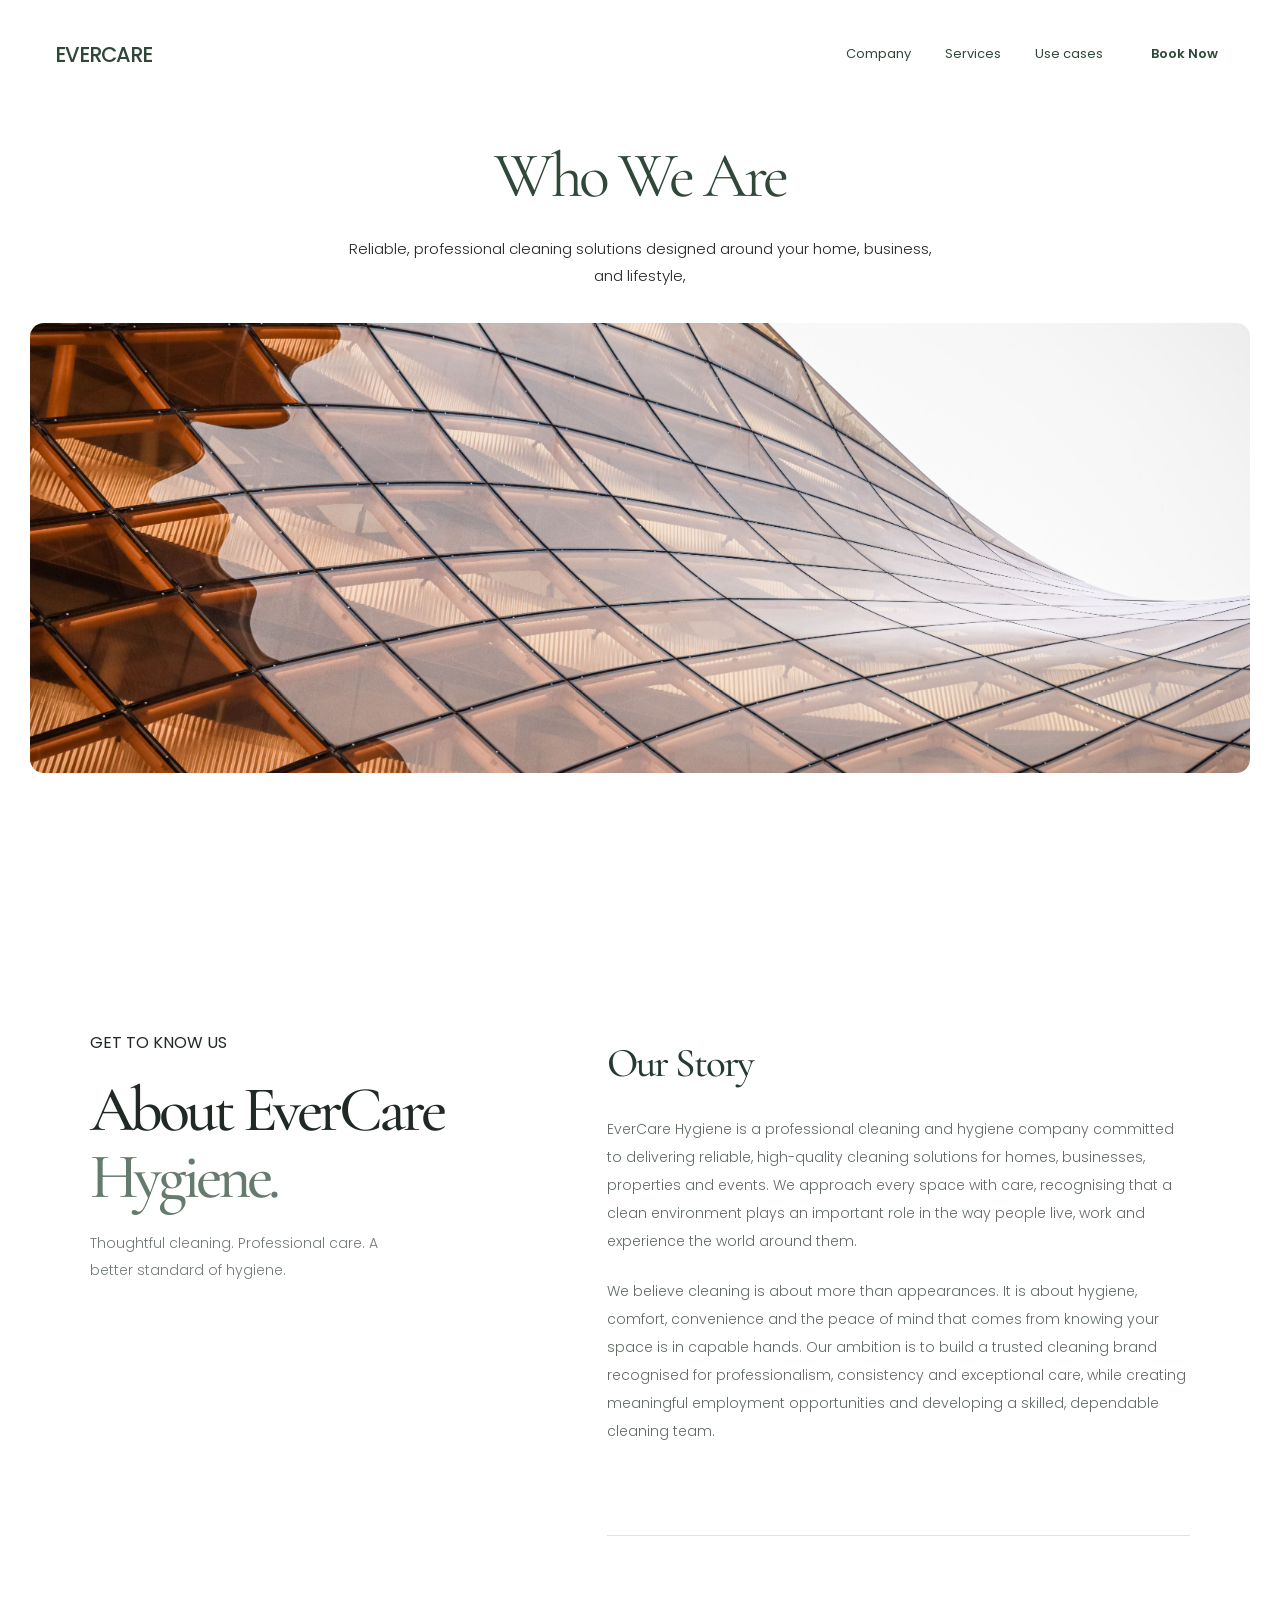
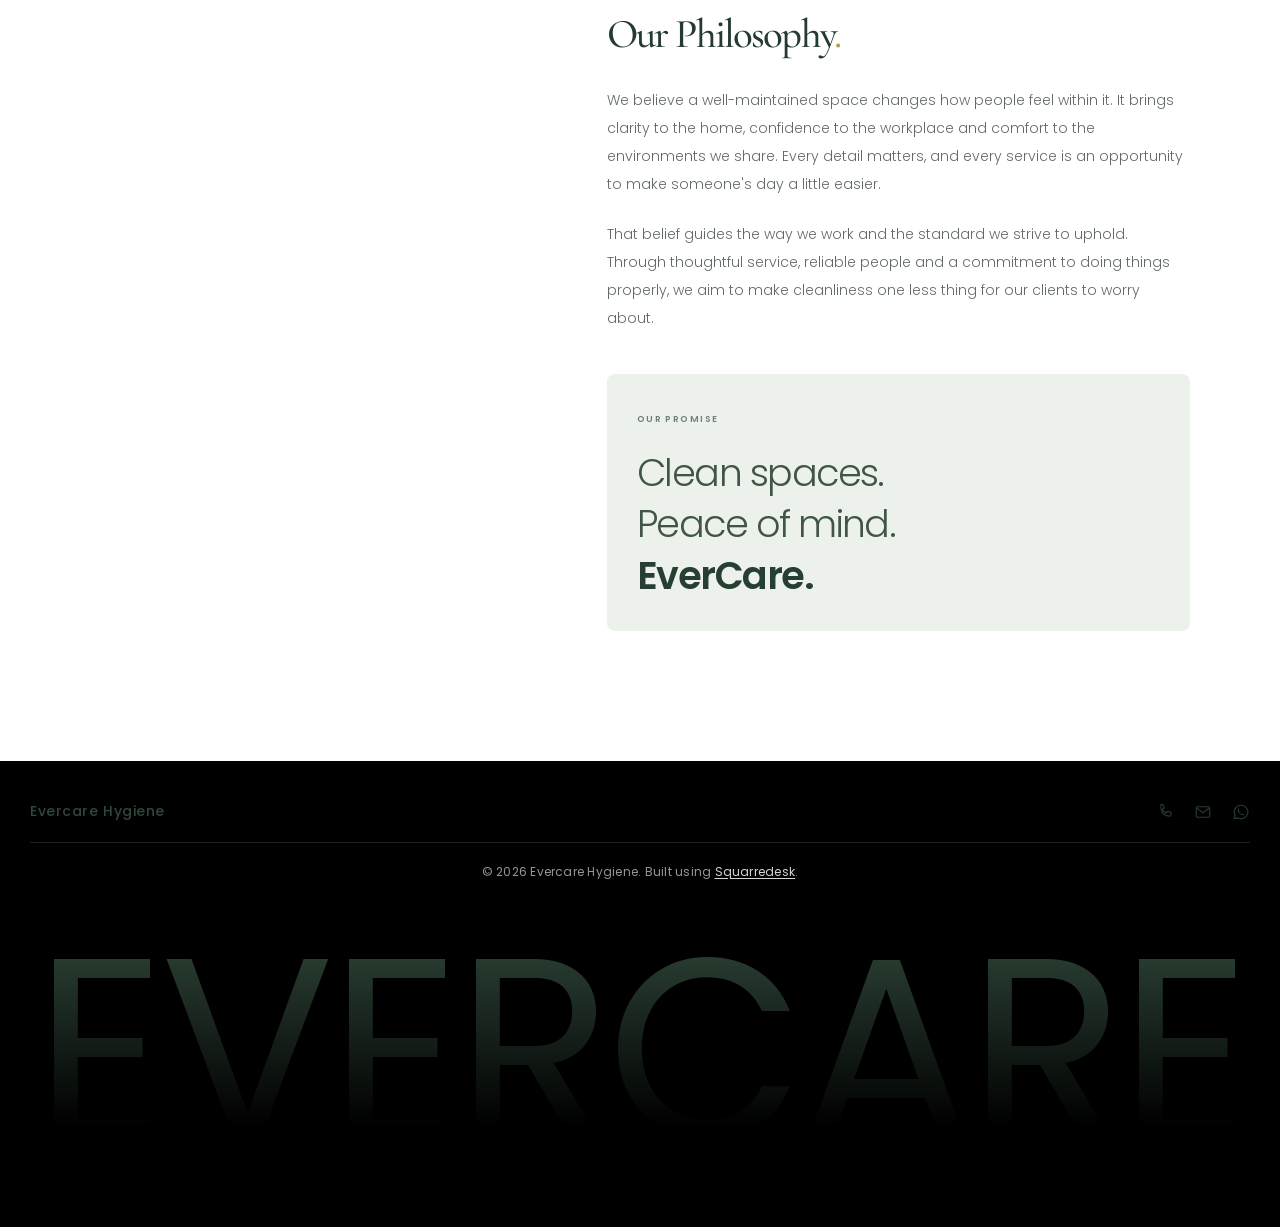
==== about.html @ 1bcbf8f1 "Initial client base" ====
<!DOCTYPE html>
<html lang="en">
<head>
  <meta charset="UTF-8">
  <meta name="viewport" content="width=device-width, initial-scale=1.0">
  <title>About EverCare | The story behind us</title>
  <meta
    name="description"
    content="EverCare provides premium cleaning and sanitation services designed to create cleaner, healthier and more comfortable spaces."
  >
  <meta
    name="keywords"
    content="EverCare, premium cleaning, cleaning services, sanitation, residential cleaning, commercial cleaning"
  >
  <meta name="author" content="EverCare">
  <meta property="og:type" content="website">
  <meta property="og:title" content="About EverCare | Premium Cleaning & Sanitation">
  <meta
    property="og:description"
    content="Premium cleaning and sanitation services for homes, businesses and specialist spaces."
  >
  <meta property="og:url" content="https://www.evercare.co.za">
  <meta property="og:image" content="images/evercare-og.jpg">
  <meta property="og:image:alt" content="EverCare premium cleaning and sanitation">
  <meta name="twitter:card" content="summary_large_image">
  <meta name="twitter:title" content="About EverCare | Premium Cleaning & Sanitation">
  <meta
    name="twitter:description"
    content="Premium cleaning and sanitation services for homes, businesses and specialist spaces."
  >
  <meta name="twitter:image" content="images/evercare-og.jpg">
  <link rel="icon" type="image/png" href="images/favicon.png">
  <link rel="preconnect" href="https://fonts.googleapis.com">
  <link rel="preconnect" href="https://fonts.gstatic.com" crossorigin>
  <link
    href="https://fonts.googleapis.com/css2?family=Cormorant+Garamond:ital,wght@1,300..700&display=swap&family=Poppins:wght@300;400;500;600;700&display=swap"
    rel="stylesheet"
  >
  <link rel="stylesheet" href="about.css">
</head>
<body>
  <header class="site-header">
    <nav class="navbar">
      <a href="/index.html" class="logo">
        EverCare
      </a>
      <div class="nav-links">
        <div class="nav-dropdown">
          <button
            class="dropdown-trigger"
            data-dropdown="company-dropdown"
            aria-expanded="false"
          >
            Company

          </button>
        </div>
        <div class="nav-dropdown">
          <button
            class="dropdown-trigger"
            data-dropdown="services-dropdown"
            aria-expanded="false"
          >
            Services

          </button>
        </div>
        <div class="nav-dropdown">
          <button
            class="dropdown-trigger"
            data-dropdown="usecases-dropdown"
            aria-expanded="false"
          >
            Use cases

          </button>
        </div>
        <a href="#book" class="nav-cta">
          Book Now
        </a>
      </div>
      <button
        class="mobile-menu-toggle"
        aria-label="Open navigation"
        aria-expanded="false"
      >
        <span></span>
        <span></span>
        <span></span>
      </button>
    </nav>
    <div class="mega-dropdown" id="company-dropdown">
      <div class="dropdown-image">
        <img
          src="assets/nav2.png"
          alt="EverCare team"
        >
      </div>
      <div class="dropdown-content">
        <div class="dropdown-heading">
          <span class="dropdown-eyebrow">
            COMPANY
          </span>
        </div>
        <div class="dropdown-links">
          <div class="dropdown-link-column">
            <a href="#about">
              About
            </a>
            <a href="services.html">
              Offerings
            </a>
            <a href="contact.html">
              Contact
            </a>
          </div>
        </div>
      </div>
    </div>
    <div class="mega-dropdown" id="services-dropdown">
      <div class="dropdown-image">
        <img
          src="assets/nav1.png"
          alt="Professional EverCare cleaning"
        >
      </div>
      <div class="dropdown-content">
        <div class="dropdown-heading">
          <span class="dropdown-eyebrow">
            SERVICES
          </span>
        </div>
        <div class="dropdown-links">
          <div class="dropdown-link-column">
            <a href="services.html#residential-cleaning">
              Residential cleaning
            </a>
            <a href="services.html#deep-cleaning">
              Deep cleaning
            </a>
            <a href="services.html#move-cleaning">
              Move-in / move-out
            </a>
            <a href="services.html#commercial-cleaning">
              Office & commercial
            </a>
          </div>
          <div class="dropdown-link-column">
            <a href="services.html#post-event">
              Post-event
            </a>
            <a href="services.html#laundry">
              Laundry
            </a>
            <a href="services.html#dishwashing">
              Dishwashing
            </a>
            <a href="services.html#specialist">
              Specialist
            </a>
          </div>
        </div>
      </div>
    </div>
    <div class="mega-dropdown" id="usecases-dropdown">
      <div class="dropdown-image">
        <img
          src="assets/nav3.png"
          alt="Clean and well-maintained space"
        >
      </div>
      <div class="dropdown-content">
        <div class="dropdown-heading">
          <span class="dropdown-eyebrow">
            USE CASES
          </span>
        </div>
        <div class="dropdown-links">
          <div class="dropdown-link-column">
            <a href="services.html#residential">
              Residential
            </a>
            <a href="services.html#commercial">
              Commercial
            </a>
            <a href="services.html#specialist">
              Specialist
            </a>
          </div>
        </div>
      </div>
    </div>
  </header>
  <main>
    <section class="hero">
      <div class="hero-content">
        <h1>
          Who We Are
        </h1>
        <p class="hero-description">
          Reliable, professional cleaning solutions designed around your home, business, and lifestyle,
        </p>
        <div class="hero-image-card">
          <picture>
            <source media="(max-width: 600px)" srcset="assets/aboutHero.png">
            <img src="assets/aboutHero.jpg" alt="EverCare cleaning team caring for a welcoming space">
          </picture>
        </div>
        <div class="hero-buttons">
          <a href="#services" class="button button-primary">
            View Services
          </a>
          <a href="#contact" class="button button-secondary">
            Request a Quote
          </a>
        </div>
      </div>
    </section>

    <section class="evercare-about-section" id="about-evercare">
      <div class="evercare-about-layout">
        <div class="evercare-about-sidebar">
          <span class="evercare-about-eyebrow">GET TO KNOW US</span>
          <h2>About EverCare <span>Hygiene.</span></h2>
          <p>Thoughtful cleaning. Professional care. A better standard of hygiene.</p>
        </div>

        <div class="evercare-about-content">
          <article class="evercare-about-block">
            <h3>Our Story</h3>
            <p>EverCare Hygiene is a professional cleaning and hygiene company committed to delivering reliable, high-quality cleaning solutions for homes, businesses, properties and events. We approach every space with care, recognising that a clean environment plays an important role in the way people live, work and experience the world around them.</p>
            <p>We believe cleaning is about more than appearances. It is about hygiene, comfort, convenience and the peace of mind that comes from knowing your space is in capable hands. Our ambition is to build a trusted cleaning brand recognised for professionalism, consistency and exceptional care, while creating meaningful employment opportunities and developing a skilled, dependable cleaning team.</p>
          </article>

          <article class="evercare-about-block evercare-about-philosophy">
            <h3>Our Philosophy<span class="evercare-about-period">.</span></h3>
            <p>We believe a well-maintained space changes how people feel within it. It brings clarity to the home, confidence to the workplace and comfort to the environments we share. Every detail matters, and every service is an opportunity to make someone's day a little easier.</p>
            <p>That belief guides the way we work and the standard we strive to uphold. Through thoughtful service, reliable people and a commitment to doing things properly, we aim to make cleanliness one less thing for our clients to worry about.</p>
            <div class="evercare-about-manifesto">
              <span>OUR PROMISE</span>
              <p>Clean spaces.<br>Peace of mind.<br><strong>EverCare.</strong></p>
            </div>
          </article>
        </div>
      </div>
    </section>

    <footer class="footer reveal">

      <div class="footer__row footer__row--top">
        <span class="footer__name">Evercare Hygiene</span>

        <div class="footer__contact">
          <a href="tel:0682734215" class="footer__contact-link" aria-label="Call">
            <svg width="18" height="18" viewBox="0 0 24 24" fill="none" xmlns="http://www.w3.org/2000/svg">
              <path d="M6.5 2h3l1.5 5-2.5 1.5a11 11 0 0 0 5 5L15 11l5 1.5v3a2 2 0 0 1-2 2C10.6 17.5 6.5 13.4 6.5 4a2 2 0 0 1 0-2z" stroke="currentColor" stroke-width="1.5" stroke-linejoin="round"/>
            </svg>
          </a>

          <a href="mailto:tlihle351@gmail.com" class="footer__contact-link" aria-label="Email">
            <svg width="18" height="18" viewBox="0 0 24 24" fill="none" xmlns="http://www.w3.org/2000/svg">
              <rect x="3" y="5" width="18" height="14" rx="2" stroke="currentColor" stroke-width="1.5"/>
              <path d="M3.5 6.5L12 13L20.5 6.5" stroke="currentColor" stroke-width="1.5" stroke-linecap="round" stroke-linejoin="round"/>
            </svg>
          </a>

          <a href="https://wa.me/27682734215" target="_blank" rel="noopener" class="footer__contact-link" aria-label="WhatsApp">
            <svg width="18" height="18" viewBox="0 0 24 24" fill="none" xmlns="http://www.w3.org/2000/svg">
              <path d="M12 3a9 9 0 0 0-7.79 13.5L3 21l4.62-1.2A9 9 0 1 0 12 3z" stroke="currentColor" stroke-width="1.5" stroke-linejoin="round"/>
              <path d="M8.5 8.5c0 4 3 7 7 7" stroke="currentColor" stroke-width="1.5" stroke-linecap="round"/>
            </svg>
          </a>
        </div>
      </div>

      <div class="footer__row footer__row--bottom">
        <p class="footer__copyright">
          &copy; 2026 Evercare Hygiene. Built using
          <a href="https://squarre.vercel.app" target="_blank" rel="noopener">Squarredesk</a>.
        </p>
      </div>

      <h2 class="footer__title">EVERCARE</h2>

    </footer>
    <!-- Floating Action Button -->
    <div class="evercare-fab-wrapper" id="evercare-fab-wrapper">
      <div class="evercare-fab-card" id="evercare-fab-card" aria-hidden="true">
        <div class="evercare-fab-image">
          <img src="assets/heroCTA.gif" alt="EverCare cleaning services">
        </div>
        <div class="evercare-fab-actions">
          <a href="https://wa.me/27685213715" class="evercare-fab-action evercare-fab-primary" target="_blank" rel="noopener noreferrer">
            Chat to agent
            <svg class="evercare-fab-arrow" viewBox="0 0 20 20" fill="none" aria-hidden="true">
              <path d="M5 15 15 5M6 5h9v9" stroke="currentColor" stroke-width="1.5" stroke-linecap="round" stroke-linejoin="round"/>
            </svg>
          </a>
          <a href="#book" class="evercare-fab-action evercare-fab-secondary">
            Get Quote
            <svg class="evercare-fab-arrow" viewBox="0 0 20 20" fill="none" aria-hidden="true">
              <path d="M5 15 15 5M6 5h9v9" stroke="currentColor" stroke-width="1.5" stroke-linecap="round" stroke-linejoin="round"/>
            </svg>
          </a>
        </div>
      </div>

      <button class="evercare-fab" id="evercare-fab" type="button" aria-label="Open contact options" aria-expanded="false">
        <span class="evercare-orb" aria-hidden="true">
          <span class="evercare-orb-glow evercare-orb-glow-one"></span>
          <span class="evercare-orb-glow evercare-orb-glow-two"></span>
          <span class="evercare-orb-core"></span>
        </span>
      </button>
    </div>
  </main>
  <script src="script.js"></script>
</body>
</html>
---- about.css ----
:root {
  --white: #ffffff;
  --off-white: #f7f8f5;
  --text: #252525;
  --muted: #68716d;
  --green: #315c4c;
  --green-dark: #30483a;
  --green-forest: #17241c;
  --sage: #a8b9a5;
  --champagne-gold: #c6a96b;
  --border: rgba(24, 32, 29, 0.1);
  --radius-small: 10px;
  --radius-medium: 14px;
  --transition: 0.35s cubic-bezier(0.22, 1, 0.36, 1);
}

@keyframes fadeInUp {
  0% {
    opacity: 0;
    transform: translate3d(0, 36px, 0);
  }
  100% {
    opacity: 1;
    transform: translate3d(0, 0, 0);
  }
}

@keyframes heroImageReveal {
  0% {
    opacity: 0;
  }
  100% {
    opacity: 1;
  }
}
* {
  margin: 0;
  padding: 0;
  box-sizing: border-box;
}
html {
  scroll-behavior: smooth;
}
body {
  font-family: "Poppins", sans-serif;
  color: var(--text);
  background: var(--off-white);
  -webkit-font-smoothing: antialiased;
}
h1,
h2 {
  font-family: "Cormorant Garamond", "Poppins", serif;
}
a {
  color: inherit;
  text-decoration: none;
}
button {
  font-family: inherit;
}
.site-header {
  position: fixed;
  top: 20px;
  left: 0;
  width: 100%;
  padding: 0 30px;
  z-index: 1000;
}
.navbar {
  width: 100%;
  max-width: 1280px;
  height: 68px;
  margin: 0 auto;
  padding: 0 10px 0 24px;
  display: flex;
  align-items: center;
  justify-content: space-between;
  border: 1px solid transparent;
  border-radius: 10px;
  color: var(--white);
  transition: background var(--transition), color var(--transition), box-shadow var(--transition), border-color var(--transition);
  position: relative;
  z-index: 3;
}
.navbar.scrolled {
  background: rgba(255, 255, 255, 0.96);
  color: var(--text);
  border-color: var(--border);
  box-shadow: 0 10px 35px rgba(0, 0, 0, 0.07);
  backdrop-filter: blur(16px);
  -webkit-backdrop-filter: blur(16px);
}
.logo {
  font-size: 21px;
  font-weight: 500;
  text-transform: uppercase;
  color: var(--green-dark);
  letter-spacing: -0.045em;
}
.nav-links {
  display: flex;
  align-items: center;
  color: var(--green-dark);
  gap: 6px;
  font-size: 13px;
}
.nav-dropdown {
  position: relative;
}
.dropdown-trigger {
  display: inline-flex;
  align-items: center;
  gap: 6px;
  height: 46px;
  padding: 0 14px;
  border: 0;
  background: transparent;
  color: inherit;
  font-size: 13px;
  font-weight: 400;
  cursor: pointer;
  border-radius: 7px;
  transition: background var(--transition), opacity var(--transition);
}
.dropdown-trigger:hover {
  background: rgba(255, 255, 255, 0.1);
}
.navbar.scrolled .dropdown-trigger:hover {
  background: rgba(24, 32, 29, 0.05);
}

.dropdown-trigger.active .dropdown-arrow {
  transform: rotate(180deg) translateY(1px);
}
.nav-cta {
  display: inline-flex;
  align-items: center;
  justify-content: center;
  min-height: 46px;
  padding: 0 21px;
  margin-left: 7px;
  border-radius: 8px;
  background: var(--white);
  color: var(--green-dark);
  font-size: 13px;
  font-weight: 600;
  transition: transform var(--transition), background var(--transition);
}
.nav-cta:hover {
  background: var(--green);
  color: var(--white);
}
.navbar.scrolled .nav-cta {
  background: var(--green-dark);
  color: var(--white);
}
.navbar.scrolled .nav-cta:hover {
  background: var(--champagne-gold);
  color: var(--white);
}
.mega-dropdown {
  position: absolute;
  top: calc(68px + 8px);
  left: 50%;
  width: calc(100% - 60px);
  max-width: 1280px;
  transform: translateX(-50%) translateY(-8px);
  display: grid;
  grid-template-columns: 1fr 1fr;
  min-height: 330px;
  padding: 10px;
  border-radius: 14px;
  background: rgba(255, 255, 255, 0.98);
  border: 1px solid rgba(24, 32, 29, 0.08);
  box-shadow: 0 25px 70px rgba(0, 0, 0, 0.13);
  opacity: 0;
  visibility: hidden;
  pointer-events: none;
  z-index: 1100;
  transition: opacity var(--transition), transform var(--transition), visibility var(--transition);
  backdrop-filter: blur(20px);
  -webkit-backdrop-filter: blur(20px);
}
.mega-dropdown.active {
  opacity: 1;
  visibility: visible;
  pointer-events: auto;
  transform: translateX(-50%) translateY(0);
}
.dropdown-image {
  width: 100%;
  height: 100%;
  min-height: 310px;
  overflow: hidden;
  border-radius: 9px;
}
.dropdown-image img {
  display: block;
  width: 100%;
  height: 100%;
  object-fit: cover;
  transition: transform 0.8s cubic-bezier(0.22, 1, 0.36, 1);
}
.mega-dropdown:hover .dropdown-image img {
  transform: scale(1.03);
}
.dropdown-content {
  display: flex;
  flex-direction: column;
  justify-content: space-between;
  padding: 25px 28px 24px 30px;
}
.dropdown-heading {
  display: flex;
  flex-direction: column;
  align-items: flex-start;
}
.dropdown-eyebrow {
  margin-bottom: 12px;
  font-size: 12px;
  font-weight: 600;
  letter-spacing: 0.17em;
  color: var(--green);
  text-transform: uppercase;
}
.dropdown-heading h3 {
  font-size: clamp(23px, 2.1vw, 32px);
  line-height: 1.1;
  font-weight: 500;
  letter-spacing: -0.045em;
  color: var(--text);
}
.dropdown-links {
  display: grid;
  grid-template-columns: repeat(2, minmax(0, 1fr));
  gap: 8px 35px;
  width: 100%;
}
#company-dropdown .dropdown-links,
#usecases-dropdown .dropdown-links {
  grid-template-columns: repeat(2, minmax(0, 1fr));
}
.dropdown-link-column {
  display: flex;
  flex-direction: column;
  gap: 5px;
}
.dropdown-links a {
  display: flex;
  align-items: center;
  min-height: 34px;
  padding: 5px 0;
  color: var(--text);
  font-size: 24px;
  font-weight: 500;
  transition: color var(--transition);
}
.dropdown-links a:hover {
  color: var(--green);
}
.mobile-menu-toggle {
  display: none;
  width: 42px;
  height: 42px;
  border: 0;
  background: transparent;
  color: var(--green-dark);
  cursor: pointer;
  flex-direction: column;
  align-items: flex-end;
  justify-content: center;
  gap: 5px;
}
.mobile-menu-toggle span {
  display: block;
  width: 20px;
  height: 1.5px;
  background: currentColor;
}
.hero {
  position: relative;
  min-height: 100svh;
  display: flex;
  justify-content: center;
  padding: 0 30px 50px;
  background: var(--white);
}
.hero-image {
  --parallax-shift: 0px;
  --parallax-scale: 1.28;
  position: absolute;
  inset: 0;
  width: 100%;
  height: 100%;
  object-fit: cover;
  z-index: 0;
  opacity: 0;
  transform: translate3d(0, var(--parallax-shift), 0) scale(var(--parallax-scale));
  will-change: transform, opacity;
  animation: heroImageReveal 1.4s cubic-bezier(0.22, 1, 0.36, 1) 0.15s forwards;
}
.hero-image-mobile {
  display: none;
}
.hero-overlay {
  position: absolute;
  inset: 0;
  z-index: 1;
  background: linear-gradient(to bottom, rgba(10, 25, 19, 0.0) 0%, rgba(10, 25, 19, 0.0) 38%, rgba(10, 25, 19, 0) 100%);
}
.hero-content {
  position: relative;
  z-index: 2;
  width: min(1280px, 100%);
  padding-top: 145px;
  text-align: center;
  color: var(--white);
}

.hero h1 {
  max-width: 800px;
  color: var(--green-dark);
  margin: 0 auto;
  font-size: clamp(48px, 5vw, 92px);
  line-height: 0.98;
  font-weight: 400;
  letter-spacing: -0.055em;
  opacity: 0;
  transform: translate3d(0, 36px, 0);
  animation: fadeInUp 1.8s cubic-bezier(0.22, 1, 0.36, 1) 0.25s forwards;
}
.hero-description {
  max-width: 590px;
  margin: 27px auto 0;
  color: var(--text);
  font-size: 15px;
  line-height: 1.8;
  font-weight: 300;
  opacity: 0;
  transform: translate3d(0, 36px, 0);
  animation: fadeInUp 2s cubic-bezier(0.22, 1, 0.36, 1) 0.65s forwards;
}
.hero-image-card {
  position: relative;
  width: 100%;
  height: 50vh;
  min-height: 280px;
  margin-top: 34px;
  overflow: hidden;
  border-radius: 14px;
  isolation: isolate;
}
.hero-image-card img {
  --parallax-shift: 0px;
  --parallax-scale: 1.08;
  display: block;
  width: 100%;
  height: 100%;
  object-fit: cover;
  opacity: 0;
  transform: translate3d(0, var(--parallax-shift), 0) scale(var(--parallax-scale));
  will-change: transform, opacity;
  animation: heroImageReveal 1.4s cubic-bezier(0.22, 1, 0.36, 1) 0.8s forwards;
}

.placeholder-section {
  min-height: 70vh;
  display: flex;
  align-items: center;
  justify-content: center;
  padding: 80px 30px;
  background: var(--off-white);
}
.placeholder-section:nth-child(even) {
  background: var(--white);
}
.placeholder-section h2 {
  font-size: clamp(32px, 5vw, 60px);
  font-weight: 500;
  letter-spacing: -0.04em;
}
@media (max-width: 800px) {
  .site-header {
    top: 12px;
    padding: 0 15px;
  }
  .navbar {
    position: relative;
    padding-left: 18px;
    padding-right: 10px;
  }
  .nav-links {
    display: none;
    position: absolute;
    top: calc(100% + 10px);
    right: 0;
    left: 0;
    flex-direction: column;
    align-items: stretch;
    gap: 10px;
    padding: 14px;
    border-radius: 12px;
    background: rgb(21, 31, 27);
    color: var(--white);
    box-shadow: 0 18px 40px rgba(0, 0, 0, 0.18);
    z-index: 20;
  }
  .mega-dropdown {
    z-index: 1200;
  }
  .nav-links.mobile-open {
    display: flex;
  }
  .nav-dropdown,
  .nav-cta {
    width: 100%;
  }
  .dropdown-trigger,
  .nav-cta {
    width: 100%;
    justify-content: space-between;
    padding: 0 14px;
    min-height: 46px;
  }
  .nav-cta {
    margin-left: 0;
    justify-content: center;
  }
  .mobile-menu-toggle {
    display: flex;
  }
}
@media (max-width: 600px) {
  .hero-overlay {
    background: linear-gradient(to bottom, rgba(10, 25, 19, 0) 0%, rgba(10, 25, 19, 0) 55%, rgba(10, 25, 19, 0) 100%);
  }
  .hero {
    padding: 0 20px 35px;
  }
  .hero-content {
    width: 100%;
    padding-top: 125px;
  }

  .hero h1 {
    font-size: clamp(43px, 10vw, 68px);
    line-height: 0.98;
    color: var(--green-dark);
    letter-spacing: -0.06em;
  }
  .hero-description {
    max-width: 350px;
    margin-top: 22px;
    color: var(--green-dark);
    font-size: 13px;
    line-height: 1.7;
  }
  .hero-image-card {
    height: 55vh;
    min-height: 230px;
    margin-top: 28px;
    border-radius: 10px;
  }
  .hero-buttons {
    margin-top: 28px;
    display: none;
    gap: 8px;
  }
  .button {
    width: 50%;
    min-width: 0;
    min-height: 48px;
    padding: 0 12px;
    font-size: 12px;
  }
  .mega-dropdown {
    top: calc(320px + 7px);
    width: calc(100% - 30px);
    min-height: auto;
    display: block;
    padding: 22px;
    border-radius: 12px;
  }
  .dropdown-image {
    display: none;
  }
  .dropdown-content {
    padding: 2px;
  }
  .dropdown-heading h3 {
    font-size: 25px;
  }
  .dropdown-eyebrow {
    margin-bottom: 10px;
  }
  .dropdown-links {
    margin-top: 35px;
    grid-template-columns: repeat(2, minmax(0, 1fr));
    gap: 5px 20px;
  }
  #company-dropdown .dropdown-links,
  #usecases-dropdown .dropdown-links {
    grid-template-columns: repeat(2, minmax(0, 1fr));
  }
  .dropdown-links a {
    min-height: 36px;
    font-size: 12px;
  }
  #company-dropdown .dropdown-links {
    max-width: 300px;
  }
}

.evercare-about-section {
  position:relative;
  padding:130px 7%;
  background:white;
  color:#202923;
}
.evercare-about-layout {
  display:grid;
  grid-template-columns:minmax(260px,.8fr) minmax(0,1.2fr);
  align-items:start;
  gap:clamp(60px,10vw,160px);
  max-width:1400px;
  margin:0 auto;
}
.evercare-about-sidebar {
  position:sticky;
  top:120px;
  align-self:start;
}

.evercare-about-sidebar h2 {
  max-width:430px;
  margin:22px 0 20px;
  font-size:clamp(42px,5vw,68px);
  line-height:1.04;
  font-weight:500;
  letter-spacing:-.065em;
}
.evercare-about-sidebar h2 span {
  color:#647b6d;
}
.evercare-about-sidebar > p {
  max-width:310px;
  margin:0;
  color:#737b75;
  font-size:14px;
  line-height:1.9;
  font-weight:300;
}
.evercare-about-content {
  min-width:0;
}
.evercare-about-block {
  padding:10px 0 90px;
  border-bottom:1px solid #dfe4dd;
}
.evercare-about-block + .evercare-about-block {
  padding-top:75px;
}

.evercare-about-block h3 {
  margin:0 0 28px;
  color:#253a30;
  font-size:clamp(30px,3.2vw,43px);
  font-family: Cormorant Garamond, "Poppins", serif;
  line-height:1.15;
  font-weight:500;
  letter-spacing:-.045em;
}
.evercare-about-block > p {
  margin:0 0 22px;
  color:#626b64;
  font-size:14px;
  line-height:2;
  font-weight:300;
}
.evercare-about-block > p:last-of-type {
  margin-bottom:0;
}
.evercare-about-period {
  color:#b69b54;
}
.evercare-about-philosophy {
  border-bottom:0;
  padding-bottom:0;
}
.evercare-about-manifesto {
  margin-top:42px;
  padding:30px;
  border-radius:8px;
  background:#edf1eb;
}
.evercare-about-manifesto > span {
  color:#708078;
  font-size:9px;
  font-weight:600;
  letter-spacing:.16em;
}
.evercare-about-manifesto p {
  margin:18px 0 0;
  color:#405448;
  font-size:clamp(25px,3vw,38px);
  line-height:1.35;
  font-weight:300;
  letter-spacing:-.04em;
}
.evercare-about-manifesto strong {
  color:#263f32;
  font-weight:600;
}
@media(max-width:800px) {
  .evercare-about-section {
    padding:90px 7%;
  }
  .evercare-about-layout {
    grid-template-columns:1fr;
    gap:50px;
  }
  .evercare-about-sidebar {
    position:static;
  }
  .evercare-about-sidebar h2 {
    max-width:550px;
    margin-top:18px;
    font-size:clamp(42px,9vw,60px);
  }
  .evercare-about-sidebar > p {
    max-width:450px;
  }
  .evercare-about-block {
    padding-bottom:55px;
  }
  .evercare-about-block + .evercare-about-block {
    padding-top:55px;
  }
}
@media(max-width:480px) {
  .evercare-about-section {
    padding:75px 22px;
  }
  .evercare-about-layout {
    gap:40px;
  }
  .evercare-about-block h3 {
    margin-bottom:22px;
    font-size:32px;
  }
  .evercare-about-block > p {
    font-size:13px;
    line-height:1.9;
  }
  .evercare-about-manifesto {
    margin-top:32px;
    padding:24px;
  }
}

.footer {
  width: 100vw;
  position: relative;
  left: 50%;
  right: 50%;
  margin-left: -50vw;
  margin-right: -50vw;
  margin-top: 0px;
  /* pulls the section flush to the true bottom of the viewport,
     cancelling out the body's own bottom padding so no gap shows */
  margin-bottom: calc(-1 * var(--page-padding));
  background-color: #000000;
  padding: 40px 30px 50px;
  overflow: hidden;
}

.footer__row {
  display: flex;
  align-items: center;
  max-width: 1400px;
  margin: 0 auto;
}

.footer__row--top {
  justify-content: space-between;
}

.footer__row--bottom {
  justify-content: center;
  margin-top: 20px;
  padding-top: 20px;
  border-top: 1px solid rgba(250, 249, 246, 0.12);
}

.footer__name {
  font-family: var(--font-body);
  font-weight: 500;
  font-size: 14px;
  letter-spacing: 0.04em;
  color: var(--green-dark);
}

.footer__contact {
  display: flex;
  align-items: center;
  gap: 20px;
}

.footer__contact-link {
  display: flex;
  align-items: center;
  justify-content: center;
  color: var(--green-dark);
  opacity: 0.85;
  transition: opacity 0.25s var(--ease-out), transform 0.25s var(--ease-out), color 0.25s var(--ease-out);
}

.footer__contact-link:hover {
  opacity: 1;
  color: var(--color-accent);
  transform: translateY(-2px);
}

.footer__copyright {
  margin: 0;
  font-family: var(--font-body);
  font-size: 12px;
  letter-spacing: 0.02em;
  color: rgba(250, 249, 246, 0.6);
  text-align: center;
}

.footer__copyright a {
  color: rgba(250, 249, 246, 0.85);
  text-decoration: underline;
  text-underline-offset: 2px;
  transition: color 0.25s var(--ease-out);
}

.footer__copyright a:hover {
  color: var(--green-dark);
}

.footer__title {
  font-family: var(--font-title);
  font-weight: 400;
  font-size: 20vw;
  line-height: 1;
  text-align: center;
  white-space: nowrap;
  letter-spacing: -0.02em;
  margin: 40px 0 0;

  background: linear-gradient(to bottom, var(--green-dark) 0%, #000000 80%);
  -webkit-background-clip: text;
  background-clip: text;
  color: transparent;
}

@media (max-width: 600px) {
  .footer__row--top {
    flex-direction: column;
    align-items: flex-start;
    gap: 16px;
  }
}

.evercare-fab-wrapper {
  position:fixed;
  right:28px;
  bottom:28px;
  z-index:9999;
  display:flex;
  flex-direction:column;
  align-items:flex-end;
  gap:16px;
  opacity:0;
  visibility:hidden;
  transform:translateY(16px);
  transition:opacity .4s ease,transform .4s ease,visibility .4s ease;
}
.evercare-fab-wrapper.is-visible {
  opacity:1;
  visibility:visible;
  transform:translateY(0);
}
.evercare-fab-card {
  width:290px;
  max-width:calc(100vw - 40px);
  padding:10px;
  background:var(--white);
  border:1px solid rgba(0,0,0,.07);
  border-radius:12px;
  box-shadow:0 15px 50px rgba(0,0,0,.18);
  opacity:0;
  visibility:hidden;
  transform:translateY(10px) scale(.97);
  transform-origin:bottom right;
  transition:opacity .25s ease,transform .25s ease,visibility .25s ease;
}
.evercare-fab-wrapper.is-open .evercare-fab-card {
  opacity:1;
  visibility:visible;
  transform:translateY(0) scale(1);
}
.evercare-fab-image {
  width:100%;
  aspect-ratio:16/9;
  overflow:hidden;
  border-radius:7px;
  background:linear-gradient(135deg,#e8ece8,#cbd5ce);
}
.evercare-fab-image img {
  display:block;
  width:100%;
  height:100%;
  object-fit:cover;
  object-position: top center;
}
.evercare-fab-actions {
  display:flex;
  flex-direction:column;
  gap:8px;
  padding-top:10px;
}
.evercare-fab-action {
  display:flex;
  align-items:center;
  justify-content:space-between;
  min-height:46px;
  padding:0 14px;
  border:1px solid transparent;
  border-radius:6px;
  font-family:'Poppins',sans-serif;
  font-size:11px;
  font-weight:500;
  letter-spacing:.01em;
  text-decoration:none;
  transition:background .2s ease,color .2s ease,border-color .2s ease;
}
.evercare-fab-action span {
  font-size:15px;
}
.evercare-fab-primary {
  background:var(--green-dark);
  color:var(--white);
}
.evercare-fab-primary:hover {
  background:var(--green);
}
.evercare-fab-secondary {
  background:var(--white);
  color:var(--green-dark);
  border-color:rgba(35,72,59,.2);
}
.evercare-fab-secondary:hover {
  background:#f3f6f3;
  border-color:var(--green-dark);
}
/* SVG arrows */
.evercare-fab-arrow {
  display:block;
  flex:0 0 18px;
  width:18px;
  height:18px;
  transition:transform .25s ease;
}
.evercare-fab-action:hover .evercare-fab-arrow {
  transform:translate(2px,-2px);
}

/* AI orb button */
.evercare-fab {
  position:relative;
  isolation:isolate;
  width:58px;
  height:58px;
  display:grid;
  place-items:center;
  padding:0;
  overflow:hidden;
  border:1px solid rgba(255,255,255,.28);
  border-radius:50%;
  background:#07130f;
  cursor:pointer;
  box-shadow:0 6px 24px rgba(0,0,0,.2);
  transition:transform .3s ease,box-shadow .3s ease;
}
.evercare-fab:hover {
  transform:scale(1.09);
  box-shadow:0 8px 32px rgba(28, 110, 79, 0.553);
}
.evercare-orb {
  position:absolute;
  inset:0;
  display:block;
  overflow:hidden;
  border-radius:50%;
  background:radial-gradient(circle at 50% 50%,#173b30 0%,#07130f 70%);
}
.evercare-orb-glow {
  position:absolute;
  width:145%;
  height:145%;
  left:-22.5%;
  top:-22.5%;
  border-radius:50%;
  filter:blur(9px);
  will-change:transform;
}
.evercare-orb-glow-one {
  background:conic-gradient(from 0deg,transparent 0deg,#bef164 45deg,#40d8bd 100deg,transparent 145deg,#7b8cff 205deg,#d8b65c 265deg,transparent 320deg);
  animation:evercare-orb-spin-one 1.5s linear infinite;
}
.evercare-orb-glow-two {
  width:125%;
  height:125%;
  left:-12.5%;
  top:-12.5%;
  background:conic-gradient(from 180deg,transparent 0deg,#ffffff 35deg,transparent 80deg,#8dffce 135deg,#5479ff 195deg,transparent 245deg,#bef164 300deg,transparent 340deg);
  filter:blur(12px);
  opacity:.8;
  animation:evercare-orb-spin-two 5s linear infinite reverse;
}
.evercare-orb-core {
  position:absolute;
  inset:9px;
  border-radius:50%;
  background:radial-gradient(circle at 35% 28%,rgba(255,255,255,.18),transparent 34%),radial-gradient(circle at 50% 70%,#102b23 0%,#07130f 72%);
  box-shadow:inset 0 0 12px rgba(190,241,100,.14),0 0 12px rgba(64,216,189,.12);
}
@keyframes evercare-orb-spin-one {
  from { transform:rotate(0deg); }
  to { transform:rotate(360deg); }
}
@keyframes evercare-orb-spin-two {
  from { transform:rotate(360deg); }
  to { transform:rotate(0deg); }
}
@media(max-width:600px) {
  .evercare-fab {
    width:54px;
    height:54px;
  }
  .evercare-orb-glow-one {
    filter:blur(8px);
  }
  .evercare-orb-glow-two {
    filter:blur(10px);
  }
}
@media(prefers-reduced-motion:reduce) {
  .evercare-orb-glow-one,
  .evercare-orb-glow-two {
    animation:none;
  }
  .evercare-fab,
  .evercare-fab-arrow {
    transition:none;
  }
}

@media(max-width:600px) {
  .evercare-fab-wrapper {
    right:18px;
    bottom:18px;
    gap:12px;
  }
  .evercare-fab {
    width:54px;
    height:54px;
  }
  .evercare-fab-card {
    width:270px;
  }
}
@media(prefers-reduced-motion:reduce) {
  .evercare-fab-wrapper,
  .evercare-fab-card,
  .evercare-fab,
  .evercare-fab-icon {
    transition:none;
  }
}
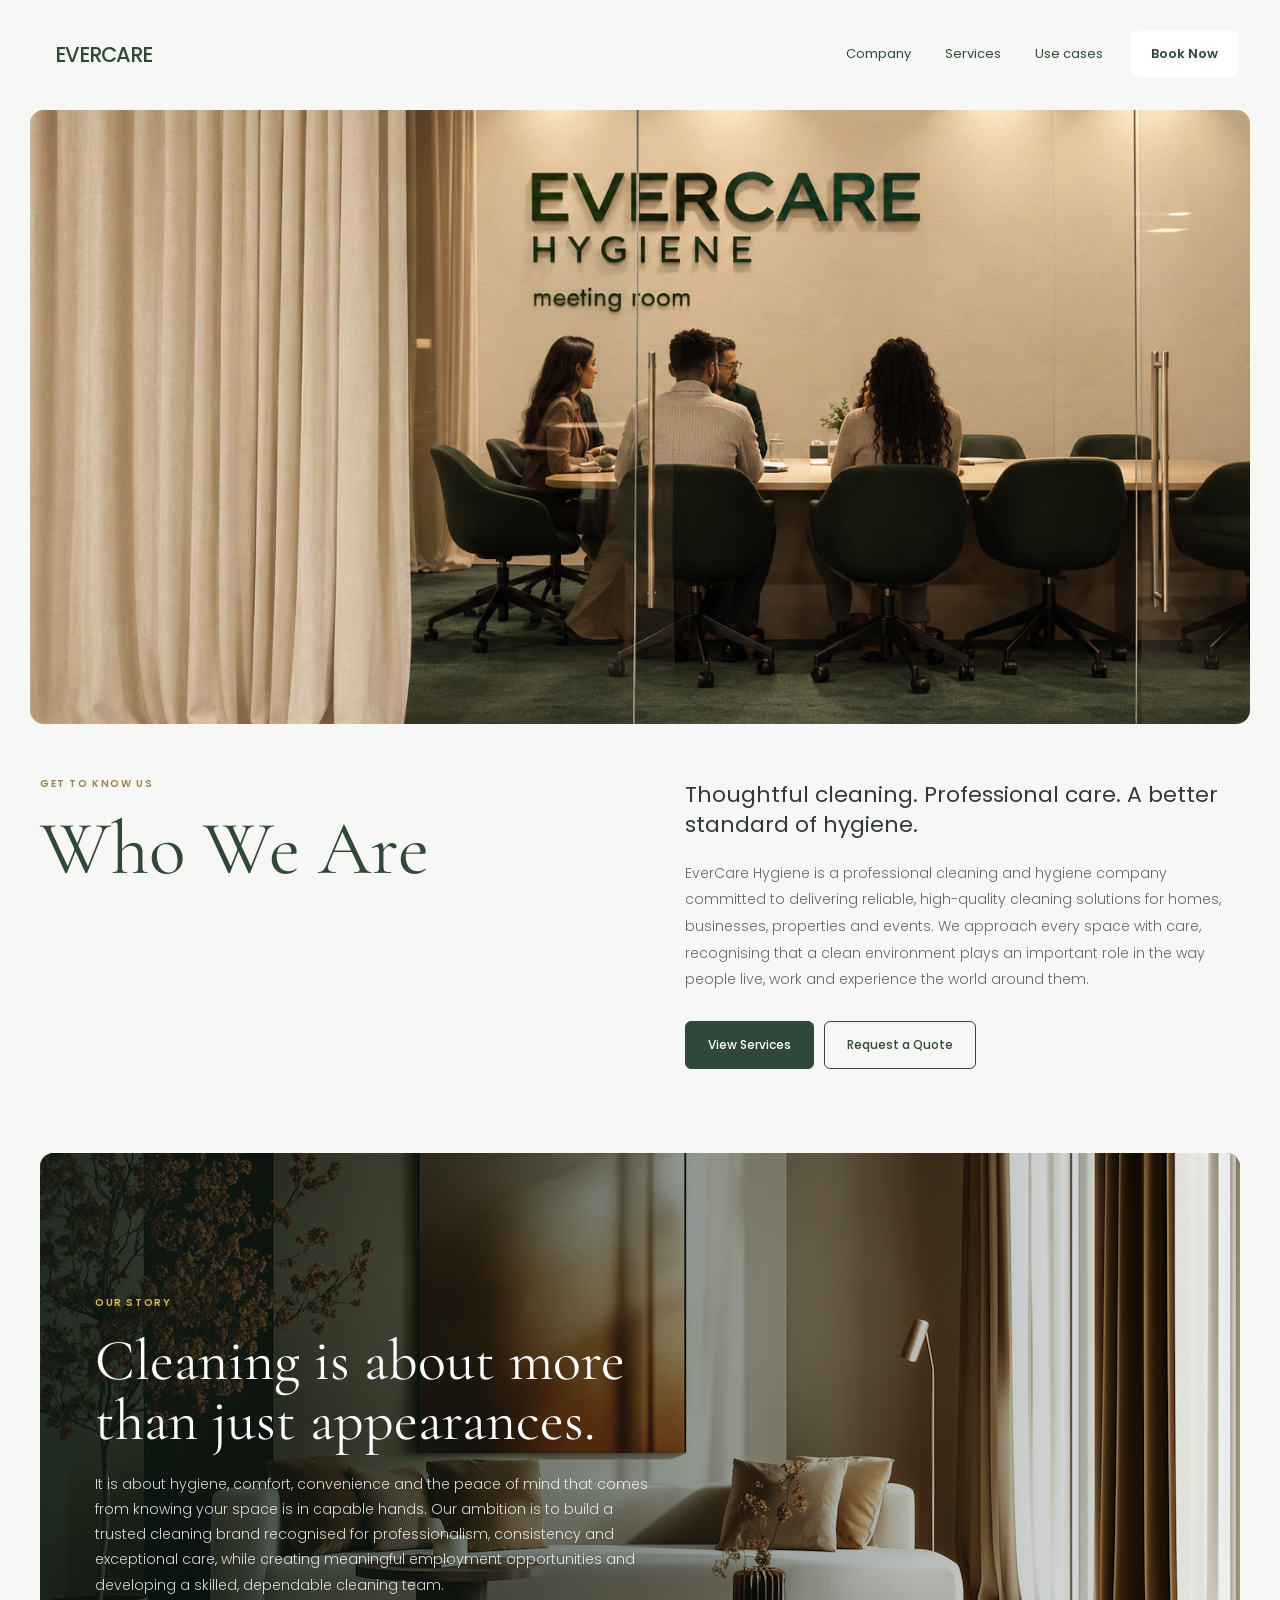
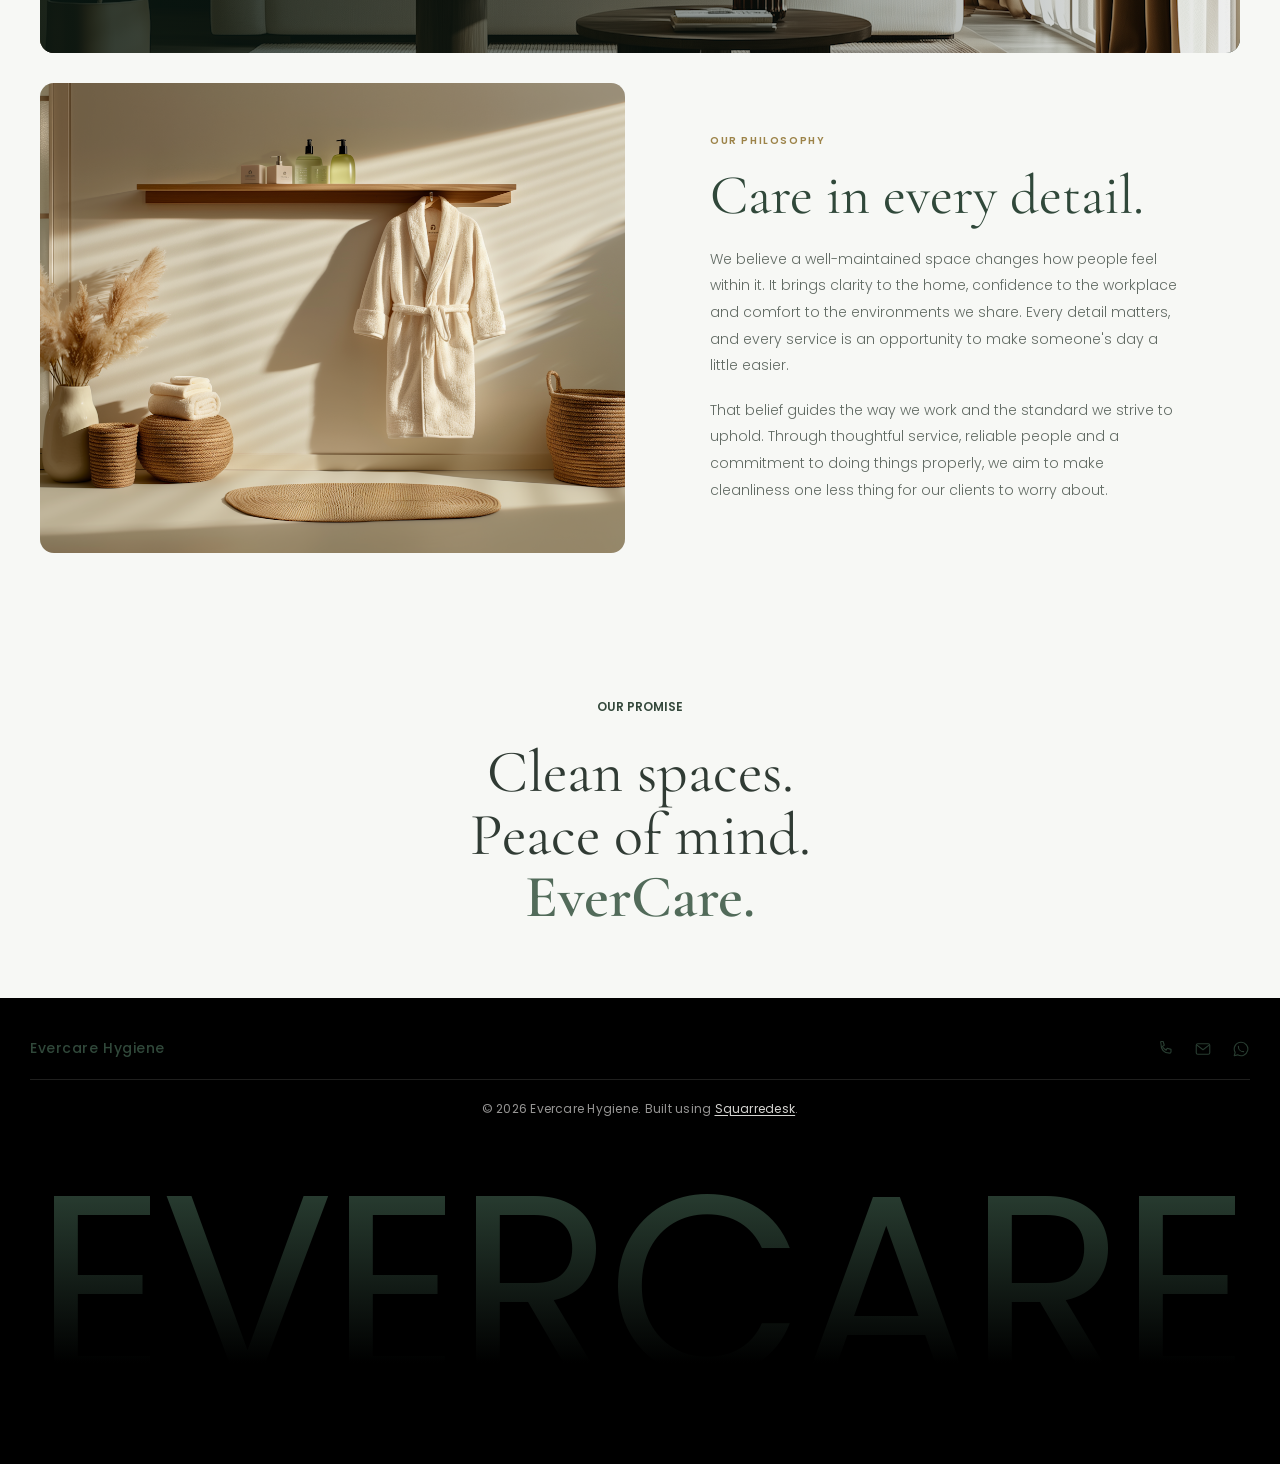
==== commit 4aced1e6: "Base complete, staged for revision" ====
--- a/about.html
+++ b/about.html
@@ -38,7 +38,7 @@
   >
   <link rel="stylesheet" href="about.css">
 </head>
-<body>
+<body class="about-page">
   <header class="site-header">
     <nav class="navbar">
       <a href="/index.html" class="logo">
@@ -132,16 +132,16 @@
         </div>
         <div class="dropdown-links">
           <div class="dropdown-link-column">
-            <a href="services.html#residential-cleaning">
+            <a href="services.html#residential">
               Residential cleaning
             </a>
             <a href="services.html#deep-cleaning">
               Deep cleaning
             </a>
-            <a href="services.html#move-cleaning">
+            <a href="services.html#move-in-move-out">
               Move-in / move-out
             </a>
-            <a href="services.html#commercial-cleaning">
+            <a href="services.html#commercial">
               Office & commercial
             </a>
           </div>
@@ -155,7 +155,7 @@
             <a href="services.html#dishwashing">
               Dishwashing
             </a>
-            <a href="services.html#specialist">
+            <a href="services.html#speciality">
               Specialist
             </a>
           </div>
@@ -183,7 +183,7 @@
             <a href="services.html#commercial">
               Commercial
             </a>
-            <a href="services.html#specialist">
+            <a href="services.html#speciality">
               Specialist
             </a>
           </div>
@@ -192,58 +192,55 @@
     </div>
   </header>
   <main>
-    <section class="hero">
-      <div class="hero-content">
-        <h1>
-          Who We Are
-        </h1>
-        <p class="hero-description">
-          Reliable, professional cleaning solutions designed around your home, business, and lifestyle,
-        </p>
-        <div class="hero-image-card">
-          <picture>
-            <source media="(max-width: 600px)" srcset="assets/aboutHero.png">
-            <img src="assets/aboutHero.jpg" alt="EverCare cleaning team caring for a welcoming space">
-          </picture>
-        </div>
-        <div class="hero-buttons">
-          <a href="#services" class="button button-primary">
-            View Services
-          </a>
-          <a href="#contact" class="button button-secondary">
-            Request a Quote
-          </a>
-        </div>
-      </div>
+    <section class="about-hero-image" aria-label="A bright, carefully maintained interior">
+      <picture>
+        <source media="(max-width: 600px)" srcset="assets/aboutHero.png">
+        <img src="assets/aboutHero.png" alt="Bright interior maintained with care">
+      </picture>
     </section>
 
-    <section class="evercare-about-section" id="about-evercare">
-      <div class="evercare-about-layout">
-        <div class="evercare-about-sidebar">
-          <span class="evercare-about-eyebrow">GET TO KNOW US</span>
-          <h2>About EverCare <span>Hygiene.</span></h2>
-          <p>Thoughtful cleaning. Professional care. A better standard of hygiene.</p>
-        </div>
-
-        <div class="evercare-about-content">
-          <article class="evercare-about-block">
-            <h3>Our Story</h3>
-            <p>EverCare Hygiene is a professional cleaning and hygiene company committed to delivering reliable, high-quality cleaning solutions for homes, businesses, properties and events. We approach every space with care, recognising that a clean environment plays an important role in the way people live, work and experience the world around them.</p>
-            <p>We believe cleaning is about more than appearances. It is about hygiene, comfort, convenience and the peace of mind that comes from knowing your space is in capable hands. Our ambition is to build a trusted cleaning brand recognised for professionalism, consistency and exceptional care, while creating meaningful employment opportunities and developing a skilled, dependable cleaning team.</p>
-          </article>
-
-          <article class="evercare-about-block evercare-about-philosophy">
-            <h3>Our Philosophy<span class="evercare-about-period">.</span></h3>
-            <p>We believe a well-maintained space changes how people feel within it. It brings clarity to the home, confidence to the workplace and comfort to the environments we share. Every detail matters, and every service is an opportunity to make someone's day a little easier.</p>
-            <p>That belief guides the way we work and the standard we strive to uphold. Through thoughtful service, reliable people and a commitment to doing things properly, we aim to make cleanliness one less thing for our clients to worry about.</p>
-            <div class="evercare-about-manifesto">
-              <span>OUR PROMISE</span>
-              <p>Clean spaces.<br>Peace of mind.<br><strong>EverCare.</strong></p>
-            </div>
-          </article>
-        </div>
-      </div>
-    </section>
+    <div class="about-container">
+      <section class="about-intro" id="about">
+        <div>
+          <span class="about-section-eyebrow">GET TO KNOW US</span>
+          <h1>Who We Are</h1>
+        </div>
+        <div class="about-intro-copy">
+          <p class="about-intro-note">Thoughtful cleaning. Professional care. A better standard of hygiene.</p>
+          <p>EverCare Hygiene is a professional cleaning and hygiene company committed to delivering reliable, high-quality cleaning solutions for homes, businesses, properties and events. We approach every space with care, recognising that a clean environment plays an important role in the way people live, work and experience the world around them.</p>
+          <div class="about-actions">
+            <a class="about-button about-button-primary" href="services.html">View Services</a>
+            <a class="about-button about-button-secondary" href="index.html#book">Request a Quote</a>
+          </div>
+        </div>
+      </section>
+
+      <section class="about-feature" id="our-story">
+        <img class="about-feature-image" src="assets/serRes.jpg" alt="EverCare cleaning equipment, ready for professional service">
+        <div class="about-feature-content">
+          <span class="about-section-eyebrow">OUR STORY</span>
+          <h2>Cleaning is about more than just appearances.</h2>
+          <p>It is about hygiene, comfort, convenience and the peace of mind that comes from knowing your space is in capable hands. Our ambition is to build a trusted cleaning brand recognised for professionalism, consistency and exceptional care, while creating meaningful employment opportunities and developing a skilled, dependable cleaning team.</p>
+        </div>
+      </section>
+
+      <section class="about-projects" id="our-philosophy">
+        <div class="about-project-image">
+          <img src="assets/aboutDesk.png" alt="Fresh towels and a robe in a cared-for space">
+        </div>
+        <div class="about-project-info">
+          <span class="about-section-eyebrow">OUR PHILOSOPHY</span>
+          <h2>Care in every detail.</h2>
+          <p>We believe a well-maintained space changes how people feel within it. It brings clarity to the home, confidence to the workplace and comfort to the environments we share. Every detail matters, and every service is an opportunity to make someone's day a little easier.</p>
+          <p>That belief guides the way we work and the standard we strive to uphold. Through thoughtful service, reliable people and a commitment to doing things properly, we aim to make cleanliness one less thing for our clients to worry about.</p>
+        </div>
+      </section>
+
+      <section class="about-statement" id="our-promise">
+        <div class="about-statement-label">Our Promise</div>
+        <p class="about-statement-text">Clean spaces.<br>Peace of mind.<br><strong>EverCare.</strong></p>
+      </section>
+    </div>
 
     <footer class="footer reveal">
 
--- a/about.css
+++ b/about.css
@@ -202,7 +202,7 @@
   transition: transform 0.8s cubic-bezier(0.22, 1, 0.36, 1);
 }
 .mega-dropdown:hover .dropdown-image img {
-  transform: scale(1.03);
+  transform: scale(calc(var(--about-parallax-scale, 1) * 1.03));
 }
 .dropdown-content {
   display: flex;
@@ -658,13 +658,331 @@
   }
 }
 
+.about-hero-image {
+  width:min(1400px,calc(100% - 60px));
+  height:min(620px,48vw);
+  min-height:340px;
+  margin:110px auto 0;
+  overflow:hidden;
+  border-radius:14px;
+  background:#e8ece8;
+}
+body.about-page img {
+  transform: scale(var(--about-parallax-scale, 1));
+}
+.about-hero-image picture {
+  display:block;
+  width:100%;
+  height:100%;
+}
+.about-hero-image img {
+  display:block;
+  width:100%;
+  height:100%;
+  object-fit:cover;
+  object-position:center 58%;
+}
+.about-container {
+  width:calc(100% - 80px);
+  max-width:1280px;
+  margin:0 auto;
+}
+.about-intro {
+  display:grid;
+  grid-template-columns:1fr 1fr;
+  align-items:start;
+  gap:clamp(40px,7vw,100px);
+  padding:52px 0 84px;
+}
+.about-section-eyebrow {
+  display:block;
+  margin-bottom:20px;
+  color:#9c8348;
+  font-size:10px;
+  font-weight:600;
+  letter-spacing:.16em;
+  text-transform:uppercase;
+}
+.about-intro h1 {
+  max-width:680px;
+  color:var(--green-dark);
+  font-size:76px;
+  line-height:.98;
+  font-weight:400;
+}
+.about-intro-copy {
+  max-width:560px;
+  padding-top:4px;
+}
+.about-intro-label {
+  display:block;
+  margin-bottom:16px;
+  color:#6f7d73;
+  font-size:12px;
+  font-weight:600;
+  text-transform:uppercase;
+}
+.about-intro-note {
+  margin:0 0 20px;
+  color:#303b34;
+  font-size:22px;
+  line-height:1.35;
+}
+.about-intro-copy > p:last-of-type,
+.about-project-info > p {
+  color:#626b64;
+  font-size:14px;
+  line-height:1.9;
+  font-weight:300;
+}
+.about-actions {
+  display:flex;
+  flex-wrap:wrap;
+  gap:10px;
+  margin-top:28px;
+}
+.about-button {
+  display:inline-flex;
+  align-items:center;
+  justify-content:center;
+  min-height:48px;
+  padding:0 22px;
+  border:1px solid var(--green-dark);
+  border-radius:6px;
+  font-size:12px;
+  font-weight:500;
+  transition:background .25s ease,color .25s ease,border-color .25s ease;
+}
+.about-button-primary {
+  background:var(--green-dark);
+  color:var(--white);
+}
+.about-button-primary:hover {
+  background:var(--champagne-gold);
+  border: none;
+}
+.about-button-secondary {
+  color:var(--green-dark);
+}
+.about-button-secondary:hover {
+  background:var(--green-dark);
+  color: white;
+}
+.about-feature {
+  position:relative;
+  min-height:500px;
+  display:flex;
+  align-items:flex-end;
+  overflow:hidden;
+  border-radius:14px;
+  isolation:isolate;
+  color:var(--white);
+  background:#24382d;
+}
+.about-feature-image {
+  position:absolute;
+  inset:0;
+  z-index:-2;
+  width:100%;
+  height:100%;
+  object-fit:cover;
+  object-position:center 48%;
+}
+.about-feature::before {
+  content:"";
+  position:absolute;
+  inset:0;
+  z-index:-1;
+  background:linear-gradient(90deg,rgba(10,25,19,.84) 0%,rgba(10,25,19,.55) 43%,rgba(10,25,19,.06) 100%);
+}
+.about-feature-content {
+  width:100%;
+  max-width:720px;
+  padding:55px;
+}
+.about-feature-content .about-section-eyebrow {
+  color:#d8b65c;
+}
+.about-feature h2,
+.about-project-info h2 {
+  margin:0 0 22px;
+  color:inherit;
+  font-size:58px;
+  line-height:1.02;
+  font-weight:400;
+}
+.about-feature-content > p {
+  max-width:560px;
+  color:rgba(255,255,255,.82);
+  font-size:14px;
+  line-height:1.8;
+  font-weight:300;
+}
+.about-projects {
+  display:grid;
+  grid-template-columns:1fr 1fr;
+  align-items:stretch;
+  gap:30px;
+  padding:30px 0 90px;
+}
+.about-project-image {
+  min-height:440px;
+  overflow:hidden;
+  border-radius:14px;
+  background:#e8ece8;
+}
+.about-project-image img {
+  display:block;
+  width:100%;
+  height:100%;
+  min-height:440px;
+  object-fit:cover;
+  object-position:center;
+}
+.about-project-info {
+  display:flex;
+  flex-direction:column;
+  justify-content:center;
+  padding:50px 55px;
+}
+.about-project-info .about-section-eyebrow {
+  margin-bottom:18px;
+}
+.about-project-info h2 {
+  color:var(--green-dark);
+  font-size:56px;
+}
+.about-project-info > p + p {
+  margin-top:18px;
+}
+.about-statement {
+  display:flex;
+    flex-direction:column;
+    gap:25px;
+    padding:55px 0 70px;
+    text-align:center;
+}
+.about-statement-label {
+  color:#34483b;
+  font-size:12px;
+  font-weight:600;
+  text-transform:uppercase;
+}
+.about-statement-text {
+  max-width:780px;
+  margin-inline:auto;
+  color:#303b34;
+  font-family:"Cormorant Garamond","Poppins",serif;
+  font-size:60px;
+  line-height:1.04;
+  font-weight:400;
+}
+.about-statement-text strong {
+  color:#526b5a;
+  font-weight:600;
+}
+@media(max-width:900px) {
+  .about-container {
+    width:calc(100% - 60px);
+  }
+  .about-intro {
+    gap:40px;
+  }
+  .about-intro h1 {
+    font-size:60px;
+  }
+  .about-projects {
+    grid-template-columns:1fr;
+    gap:0;
+  }
+  .about-project-image {
+    min-height:420px;
+  }
+  .about-project-image img {
+    min-height:420px;
+  }
+  .about-project-info {
+    padding:40px 8px 55px;
+  }
+
+}
+@media(max-width:680px) {
+  .about-hero-image {
+    width:calc(100% - 40px);
+    height:270px;
+    min-height:0;
+    margin-top:102px;
+    border-radius:10px;
+  }
+  .about-container {
+    width:calc(100% - 40px);
+  }
+  .about-intro {
+    display:flex;
+    flex-direction:column;
+    align-items:stretch;
+    gap:28px;
+    padding:45px 0 55px;
+    text-align:center;
+  }
+  .about-intro-copy {
+    text-align:center;
+  }
+  .about-intro h1 {
+    font-size:54px;
+  }
+  .about-intro-note {
+    font-size:20px;
+  }
+  .about-actions {
+    justify-content:center;
+  }
+  .about-feature {
+    min-height:430px;
+    border-radius:12px;
+  }
+  .about-feature::before {
+    background:linear-gradient(0deg,rgba(10,25,19,.88) 0%,rgba(10,25,19,.52) 62%,rgba(10,25,19,.08) 100%);
+  }
+  .about-feature-content {
+    padding:28px;
+  }
+  .about-feature h2,
+  .about-project-info h2 {
+    font-size:40px;
+  }
+  .about-feature-content > p,
+  .about-project-info > p {
+    font-size:13px;
+  }
+  .about-projects {
+    padding:18px 0 70px;
+  }
+  .about-project-image,
+  .about-project-image img {
+    min-height:300px;
+    height:300px;
+    border-radius:12px;
+  }
+  .about-project-info {
+    padding:32px 8px 55px;
+    text-align:center;
+  }
+  .about-statement {
+    display:flex;
+    flex-direction:column;
+    gap:25px;
+    padding:55px 0 70px;
+    text-align:center;
+  }
+  .about-statement-text {
+    font-size:42px;
+  }
+}
+
 .footer {
-  width: 100vw;
+  width: 100%;
   position: relative;
-  left: 50%;
-  right: 50%;
-  margin-left: -50vw;
-  margin-right: -50vw;
   margin-top: 0px;
   /* pulls the section flush to the true bottom of the viewport,
      cancelling out the body's own bottom padding so no gap shows */
